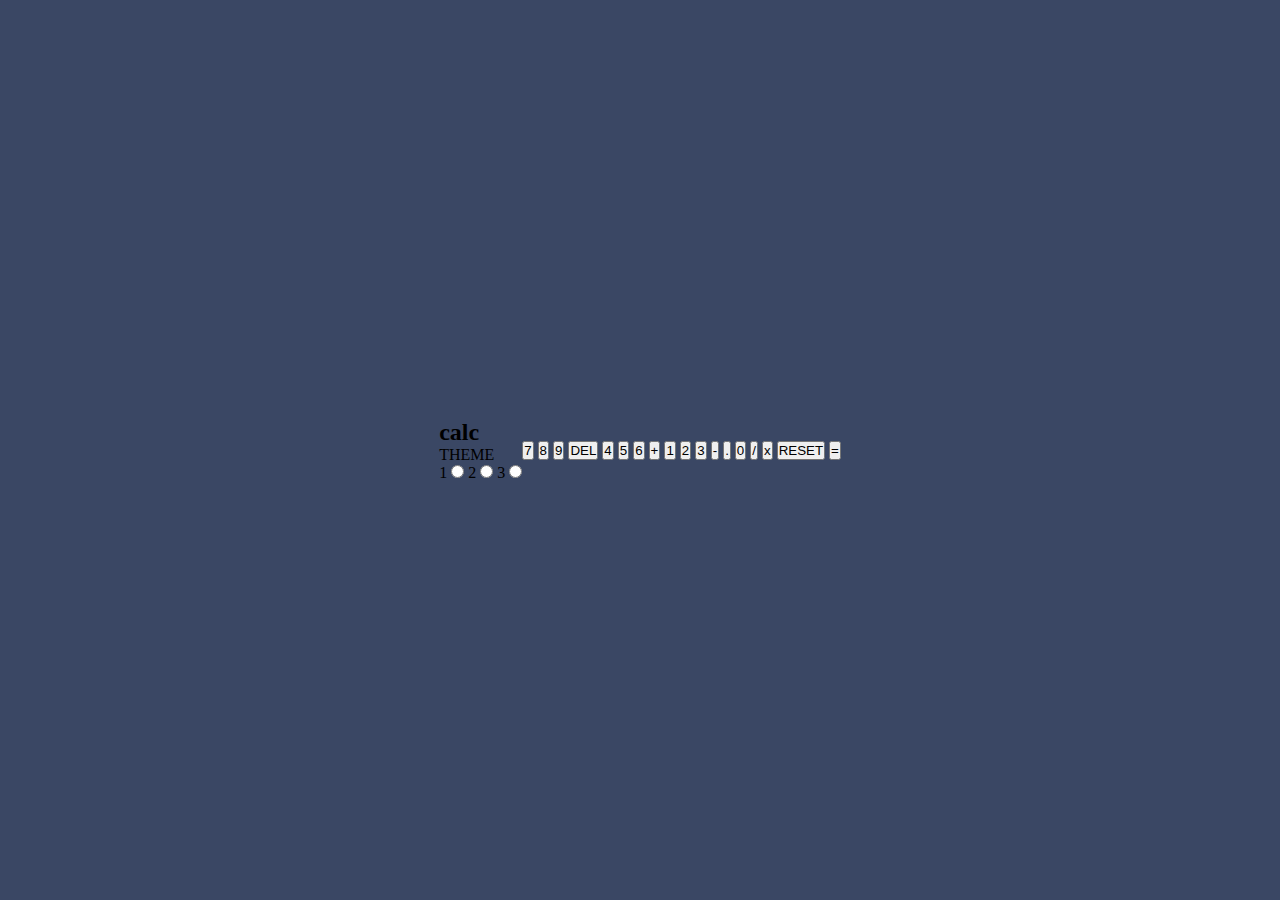
==== calculator/index.html @ 151e0480 "Nuevo ejercicio claculadora" ====
<!DOCTYPE html>
<html lang="en">
  <head>
    <meta charset="UTF-8" />
    <meta name="viewport" content="width=device-width, initial-scale=1.0" />
    <title>Document</title>
    <link rel="stylesheet" href="style.css">
    <script type="module" src="script.js"></script>
  </head>

  <body>
    <main class="calc center">
        <header class="calc__header">
          <h2 class="calc__title">calc</h2>
          <div class="calc__theme-switcher">
            <p class="calc__theme-label">THEME</p>
            <div class="calc__theme-options">
              <label class="calc__theme-option-label">1</label>
              <input type="radio" class="calc__theme-radio" />
              <label class="calc__theme-option-label">2</label>
              <input type="radio" class="calc__theme-radio" />
              <label class="calc__theme-option-label">3</label>
              <input type="radio" class="calc__theme-radio" />
            </div>
          </div>
        </header>
        <section class="calc__display">
          <h2 class="calc__display-result"></h2>
        </section>
        <section class="calc__buttons-container">
          <button class="calc__button calc__button--number">7</button>
          <button class="calc__button calc__button--number">8</button>
          <button class="calc__button calc__button--number">9</button>
          <button class="calc__button calc__button--del">DEL</button>
          <button class="calc__button calc__button--number">4</button>
          <button class="calc__button calc__button--number">5</button>
          <button class="calc__button calc__button--number">6</button>
          <button class="calc__button calc__button--operation">+</button>
          <button class="calc__button calc__button--number">1</button>
          <button class="calc__button calc__button--number">2</button>
          <button class="calc__button calc__button--number">3</button>
          <button class="calc__button calc__button--operation">-</button>
          <button class="calc__button calc__button--decimal">.</button>
          <button class="calc__button calc__button--number">0</button>
          <button class="calc__button calc__button--operation">/</button>
          <button class="calc__button calc__button--operation">x</button>
          <button class="calc__button calc__button--reset">RESET</button>
          <button class="calc__button calc__button--equals">=</button>
        </section>
      </main>
      
  </body>
</html>
---- calculator/style.css ----
*{
    margin: 0;
    padding: 0;
    box-sizing: border-box;
}

:root{
    --main-bg-color: hsl(222, 26%, 31%);
    --keypad-bg-color: hsl(223, 31%, 20%);
    --screen-bg-color: hsl(224, 36%, 15%);
    --first-key-bg-color: hsl(225, 21%, 49%);
    --first-key-shadow-color: hsl(224, 28%, 35%);
    --second-key-bg-color: hsl(6, 63%, 50%);
    --second-key-shadow-color: hsl(6, 70%, 34%);
    --third-key-bg-color: hsl(30, 25%, 89%);
    --third-key-shadow-color: hsl(28, 16%, 65%);
    --first-text-color: hsl(221, 14%, 31%);
    --second-text-color: hsl(0, 0%, 100%);
}

:theme-ligth{
    --main-bg-color: hsl(0, 0%, 90%);
    --keypad-bg-color: hsl(0, 5%, 81%);
    --screen-bg-color: hsl(0, 0%, 93%);
    --first-key-bg-color: hsl(185, 42%, 37%);
    --first-key-shadow-color: hsl(185, 58%, 25%);
    --second-key-bg-color: hsl(25, 98%, 40%);
    --second-key-shadow-color: hsl(25, 99%, 27%);
    --third-key-bg-color: hsl(45, 7%, 89%);
    --third-key-shadow-color: hsl(35, 11%, 61%);
    --first-text-color: hsl(60, 10%, 19%);
    --second-text-color: hsl(0, 0%, 100%);
}

:theme-galaxy{
    --main-bg-color: hsl(268, 75%, 9%);
    --keypad-bg-color: hsl(268, 71%, 12%);
    --screen-bg-color: hsl(268, 71%, 12%);
    --first-key-bg-color: hsl(281, 89%, 26%);
    --first-key-shadow-color: hsl(285, 91%, 52%);
    --second-key-bg-color: hsl(176, 100%, 44%);
    --second-key-shadow-color: hsl(177, 92%, 70%);
    --third-key-bg-color: hsl(268, 47%, 21%);
    --third-key-shadow-color: hsl(290, 70%, 36%);
    --first-text-color: hsl(52, 100%, 62%);
    --second-text-color: hsl(198, 20%, 13%);
    --third-text-color: hsl(0, 0%, 100%);
}
.center{
    display: flex;
    justify-content: center;
    align-items: center;
}
.calc{
    width: 100%;
    height: 100dvh;
    background-color: var(--main-bg-color);
}

.calc__header{
    
}
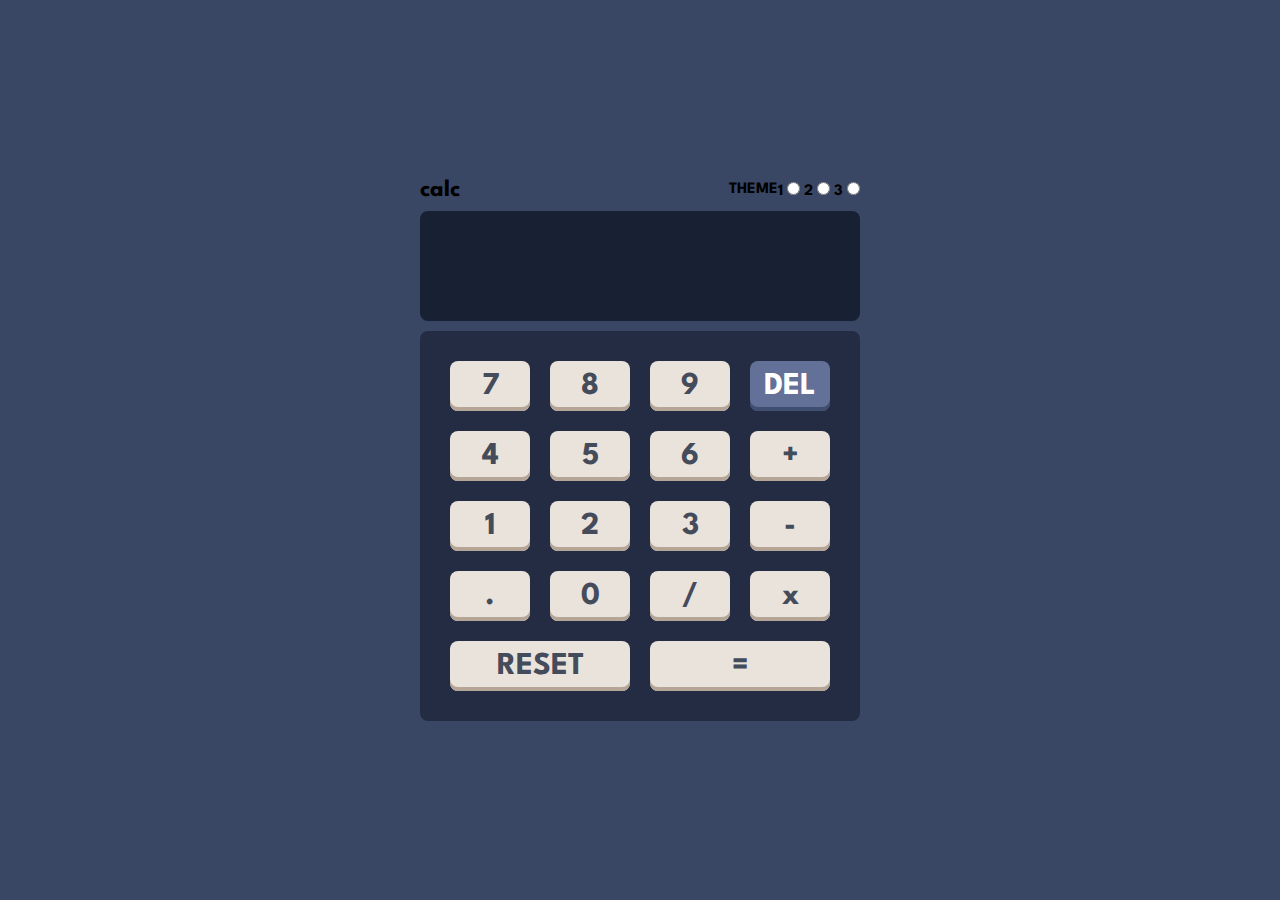
==== commit 9c1aed2a: "maquetar" ====
--- a/calculator/index.html
+++ b/calculator/index.html
@@ -10,44 +10,49 @@
 
   <body>
     <main class="calc center">
+      <div class="calc__container">
         <header class="calc__header">
           <h2 class="calc__title">calc</h2>
-          <div class="calc__theme-switcher">
+          <div class="calc__theme-selector">
             <p class="calc__theme-label">THEME</p>
             <div class="calc__theme-options">
-              <label class="calc__theme-option-label">1</label>
-              <input type="radio" class="calc__theme-radio" />
-              <label class="calc__theme-option-label">2</label>
-              <input type="radio" class="calc__theme-radio" />
-              <label class="calc__theme-option-label">3</label>
-              <input type="radio" class="calc__theme-radio" />
+              <label class="calc__theme-option">1</label>
+              <input type="radio" class="calc__theme-input" />
+              <label class="calc__theme-option">2</label>
+              <input type="radio" class="calc__theme-input" />
+              <label class="calc__theme-option">3</label>
+              <input type="radio" class="calc__theme-input" />
             </div>
           </div>
         </header>
         <section class="calc__display">
-          <h2 class="calc__display-result"></h2>
+          <h2 class="calc__display-text"></h2>
         </section>
-        <section class="calc__buttons-container">
-          <button class="calc__button calc__button--number">7</button>
-          <button class="calc__button calc__button--number">8</button>
-          <button class="calc__button calc__button--number">9</button>
-          <button class="calc__button calc__button--del">DEL</button>
-          <button class="calc__button calc__button--number">4</button>
-          <button class="calc__button calc__button--number">5</button>
-          <button class="calc__button calc__button--number">6</button>
-          <button class="calc__button calc__button--operation">+</button>
-          <button class="calc__button calc__button--number">1</button>
-          <button class="calc__button calc__button--number">2</button>
-          <button class="calc__button calc__button--number">3</button>
-          <button class="calc__button calc__button--operation">-</button>
-          <button class="calc__button calc__button--decimal">.</button>
-          <button class="calc__button calc__button--number">0</button>
-          <button class="calc__button calc__button--operation">/</button>
-          <button class="calc__button calc__button--operation">x</button>
-          <button class="calc__button calc__button--reset">RESET</button>
-          <button class="calc__button calc__button--equals">=</button>
+        <section class="calc__buttons">
+          <div class="calc__buttons--numbers">
+            <button class="calc__button">7</button>
+            <button class="calc__button">8</button>
+            <button class="calc__button">9</button>
+            <button class="calc__button calc__button--clear">DEL</button>
+            <button class="calc__button">4</button>
+            <button class="calc__button">5</button>
+            <button class="calc__button">6</button>
+            <button class="calc__button">+</button>
+            <button class="calc__button">1</button>
+            <button class="calc__button">2</button>
+            <button class="calc__button">3</button>
+            <button class="calc__button">-</button>
+            <button class="calc__button">.</button>
+            <button class="calc__button">0</button>
+            <button class="calc__button">/</button>
+            <button class="calc__button">x</button>
+          </div>
+          <div class="calc__buttons--operations">
+            <button class="calc__button calc__button--operation">RESET</button>
+            <button class="calc__button calc__button--operation">=</button>
+          </div>
         </section>
-      </main>
-      
+      </div>
+    </main>
   </body>
 </html>
--- a/calculator/style.css
+++ b/calculator/style.css
@@ -1,7 +1,13 @@
+@import url('https://fonts.googleapis.com/css2?family=League+Spartan:wght@700&display=swap');
+
 *{
     margin: 0;
     padding: 0;
     box-sizing: border-box;
+    font-family: "League Spartan", serif;
+    font-optical-sizing: auto;
+    font-weight: 700;
+    font-style: normal;
 }
 
 :root{
@@ -18,45 +24,120 @@
     --second-text-color: hsl(0, 0%, 100%);
 }
 
-:theme-ligth{
-    --main-bg-color: hsl(0, 0%, 90%);
-    --keypad-bg-color: hsl(0, 5%, 81%);
-    --screen-bg-color: hsl(0, 0%, 93%);
-    --first-key-bg-color: hsl(185, 42%, 37%);
-    --first-key-shadow-color: hsl(185, 58%, 25%);
-    --second-key-bg-color: hsl(25, 98%, 40%);
-    --second-key-shadow-color: hsl(25, 99%, 27%);
-    --third-key-bg-color: hsl(45, 7%, 89%);
-    --third-key-shadow-color: hsl(35, 11%, 61%);
-    --first-text-color: hsl(60, 10%, 19%);
-    --second-text-color: hsl(0, 0%, 100%);
-}
+/* @media () {    
+    :root{
+        --main-bg-color: hsl(0, 0%, 90%);
+        --keypad-bg-color: hsl(0, 5%, 81%);
+        --screen-bg-color: hsl(0, 0%, 93%);
+        --first-key-bg-color: hsl(185, 42%, 37%);
+        --first-key-shadow-color: hsl(185, 58%, 25%);
+        --second-key-bg-color: hsl(25, 98%, 40%);
+        --second-key-shadow-color: hsl(25, 99%, 27%);
+        --third-key-bg-color: hsl(45, 7%, 89%);
+        --third-key-shadow-color: hsl(35, 11%, 61%);
+        --first-text-color: hsl(60, 10%, 19%);
+        --second-text-color: hsl(0, 0%, 100%);
+    }
+} */
 
-:theme-galaxy{
-    --main-bg-color: hsl(268, 75%, 9%);
-    --keypad-bg-color: hsl(268, 71%, 12%);
-    --screen-bg-color: hsl(268, 71%, 12%);
-    --first-key-bg-color: hsl(281, 89%, 26%);
-    --first-key-shadow-color: hsl(285, 91%, 52%);
-    --second-key-bg-color: hsl(176, 100%, 44%);
-    --second-key-shadow-color: hsl(177, 92%, 70%);
-    --third-key-bg-color: hsl(268, 47%, 21%);
-    --third-key-shadow-color: hsl(290, 70%, 36%);
-    --first-text-color: hsl(52, 100%, 62%);
-    --second-text-color: hsl(198, 20%, 13%);
-    --third-text-color: hsl(0, 0%, 100%);
-}
+/* @media () { 
+    :root{
+        --main-bg-color: hsl(268, 75%, 9%);
+        --keypad-bg-color: hsl(268, 71%, 12%);
+        --screen-bg-color: hsl(268, 71%, 12%);
+        --first-key-bg-color: hsl(281, 89%, 26%);
+        --first-key-shadow-color: hsl(285, 91%, 52%);
+        --second-key-bg-color: hsl(176, 100%, 44%);
+        --second-key-shadow-color: hsl(177, 92%, 70%);
+        --third-key-bg-color: hsl(268, 47%, 21%);
+        --third-key-shadow-color: hsl(290, 70%, 36%);
+        --first-text-color: hsl(52, 100%, 62%);
+        --second-text-color: hsl(198, 20%, 13%);
+        --third-text-color: hsl(0, 0%, 100%);
+    }
+} */
 .center{
     display: flex;
     justify-content: center;
     align-items: center;
 }
+
 .calc{
     width: 100%;
     height: 100dvh;
     background-color: var(--main-bg-color);
 }
 
+.calc__container{
+    width: 440px;
+}
+
 .calc__header{
+    display: flex;
+    align-items: center;
+    justify-content: space-between;
+    width: 100%;
+}
+
+.calc__theme-selector{
+    display: flex;
+}
+
+.calc__display{
+    display: flex;
+    width: 100%;
+    height: 110px;
+    background-color: var(--screen-bg-color);
+    border-radius: 8px;
+    margin: 10px 0;
+}
+
+.calc__buttons{
+    border-radius: 8px;
+    background-color: var(--keypad-bg-color);
+    padding: 30px;
+}
+
+.calc__buttons--numbers{
+    display: grid;
+    grid-template-columns: repeat(4, 80px);
+    gap: 20px;
+}
+
+.calc__button{
+    cursor: pointer;
+    height: 50px;
+    font-size: 32px;
+    border-radius: 8px;
+    border: none;
+    color: var(--first-text-color);
+    background-color: var(--third-key-bg-color);
+    box-shadow: inset 0px -4px 0px 0px var(--third-key-shadow-color);
+}
+
+.calc__button--equals{
+    color: var(--second-text-color);
+    background-color: var(--second-key-bg-color);
+    box-shadow: inset 0px -4px 0px 0px var(--second-key-shadow-color);
+}
+
+.calc__button--clear{
+    color: var(--second-text-color);
+    background-color: var(--first-key-bg-color);
+    box-shadow: inset 0px -4px 0px 0px var(--first-key-shadow-color);
+}
+
+.calc__button:active{
+    box-shadow: none;
+}
+
+.calc__button--reset{
     
+}
+
+.calc__buttons--operations{
+    display: grid;
+    grid-template-columns: repeat(2, 1fr);
+    gap: 20px;
+    margin-top: 20px;
 }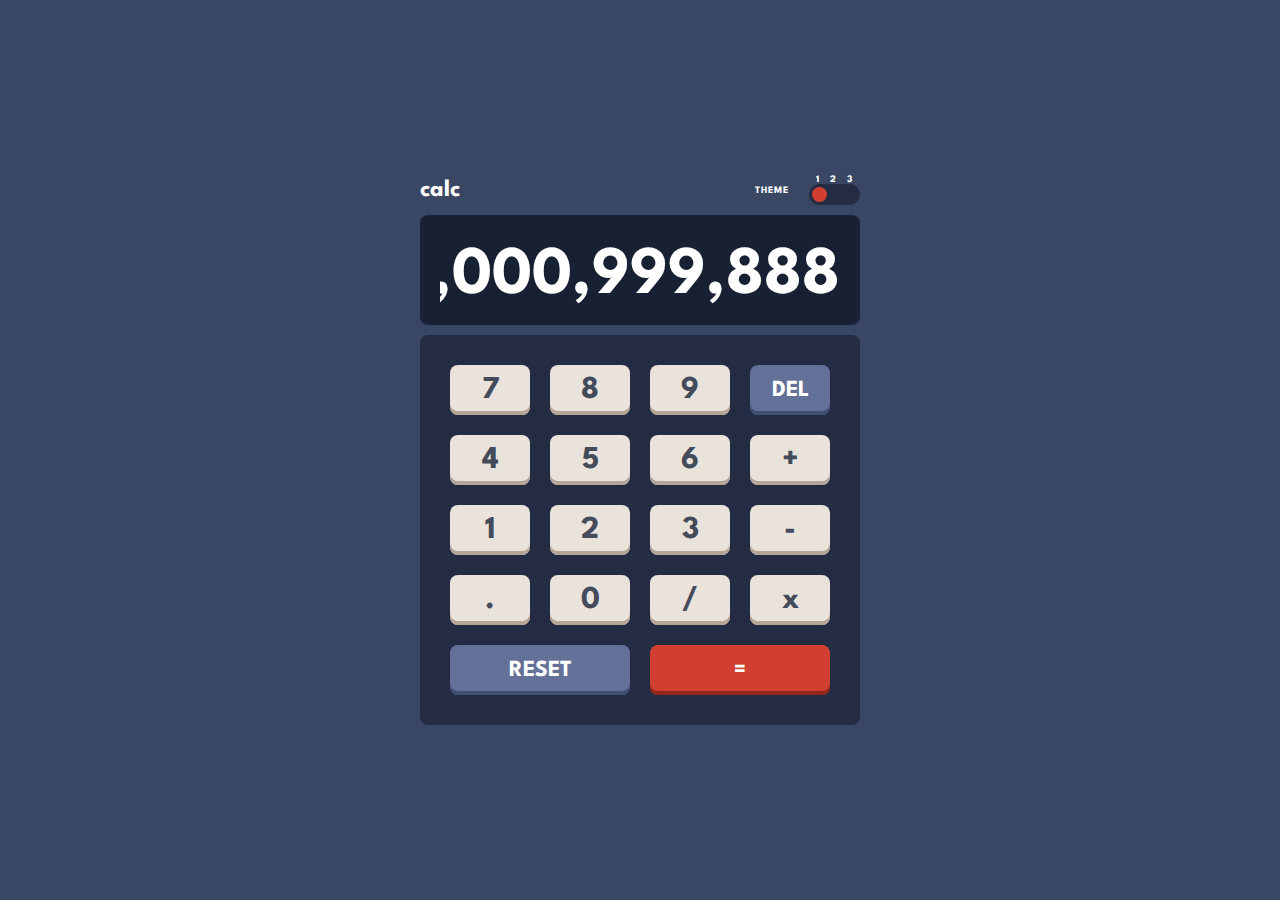
==== commit 98cd9954: "estilos tema oscuro" ====
--- a/calculator/index.html
+++ b/calculator/index.html
@@ -1,58 +1,68 @@
 <!DOCTYPE html>
 <html lang="en">
-  <head>
-    <meta charset="UTF-8" />
-    <meta name="viewport" content="width=device-width, initial-scale=1.0" />
-    <title>Document</title>
-    <link rel="stylesheet" href="style.css">
-    <script type="module" src="script.js"></script>
-  </head>
 
-  <body>
-    <main class="calc center">
-      <div class="calc__container">
-        <header class="calc__header">
-          <h2 class="calc__title">calc</h2>
+<head>
+  <meta charset="UTF-8" />
+  <meta name="viewport" content="width=device-width, initial-scale=1.0" />
+  <title>Document</title>
+  <link rel="stylesheet" href="style.css">
+  <script type="module" src="script.js"></script>
+</head>
+
+<body>
+  <main class="calc center">
+    <div class="calc__container">
+      <header class="calc__header">
+        <h2 class="calc__title">calc</h2>
+        <div class="calc__theme">
+          <p class="calc__theme-title">THEME</p>
           <div class="calc__theme-selector">
-            <p class="calc__theme-label">THEME</p>
-            <div class="calc__theme-options">
-              <label class="calc__theme-option">1</label>
-              <input type="radio" class="calc__theme-input" />
-              <label class="calc__theme-option">2</label>
-              <input type="radio" class="calc__theme-input" />
-              <label class="calc__theme-option">3</label>
-              <input type="radio" class="calc__theme-input" />
+            <div class="calc__theme-options center">
+              <p class="calc__theme-option">1</p>
+              <p class="calc__theme-option">2</p>
+              <p class="calc__theme-option">3</p>
+            </div>
+            <div class="calc__theme-inputs">
+              <input id="dark" name="theme" type="radio" class="calc__theme-input" />
+              <label for="dark" class="calc__theme-label calc__theme-label--dark"></label>
+              <input id="ligth" name="theme" type="radio" class="calc__theme-input" />
+              <label for="ligth" class="calc__theme-label calc__theme-label--light"></label>
+              <input id="galaxy" name="theme" type="radio" class="calc__theme-input" />
+              <label for="galaxy" class="calc__theme-label calc__theme-label--galaxy"></label>
+              <span class="calc__theme-span"></span>
             </div>
           </div>
-        </header>
-        <section class="calc__display">
-          <h2 class="calc__display-text"></h2>
-        </section>
-        <section class="calc__buttons">
-          <div class="calc__buttons--numbers">
-            <button class="calc__button">7</button>
-            <button class="calc__button">8</button>
-            <button class="calc__button">9</button>
-            <button class="calc__button calc__button--clear">DEL</button>
-            <button class="calc__button">4</button>
-            <button class="calc__button">5</button>
-            <button class="calc__button">6</button>
-            <button class="calc__button">+</button>
-            <button class="calc__button">1</button>
-            <button class="calc__button">2</button>
-            <button class="calc__button">3</button>
-            <button class="calc__button">-</button>
-            <button class="calc__button">.</button>
-            <button class="calc__button">0</button>
-            <button class="calc__button">/</button>
-            <button class="calc__button">x</button>
-          </div>
-          <div class="calc__buttons--operations">
-            <button class="calc__button calc__button--operation">RESET</button>
-            <button class="calc__button calc__button--operation">=</button>
-          </div>
-        </section>
-      </div>
-    </main>
-  </body>
-</html>
+        </div>
+      </header>
+      <section class="calc__display">
+        <h2 class="calc__display-text">100,000,999,888</h2>
+      </section>
+      <section class="calc__buttons">
+        <div class="calc__buttons--numbers">
+          <button class="calc__button">7</button>
+          <button class="calc__button">8</button>
+          <button class="calc__button">9</button>
+          <button class="calc__button calc__button--delete">DEL</button>
+          <button class="calc__button">4</button>
+          <button class="calc__button">5</button>
+          <button class="calc__button">6</button>
+          <button class="calc__button">+</button>
+          <button class="calc__button">1</button>
+          <button class="calc__button">2</button>
+          <button class="calc__button">3</button>
+          <button class="calc__button">-</button>
+          <button class="calc__button">.</button>
+          <button class="calc__button">0</button>
+          <button class="calc__button">/</button>
+          <button class="calc__button">x</button>
+        </div>
+        <div class="calc__buttons--control">
+          <button class="calc__button calc__button--delete">RESET</button>
+          <button class="calc__button calc__button--equals">=</button>
+        </div>
+      </section>
+    </div>
+  </main>
+</body>
+
+</html>--- a/calculator/style.css
+++ b/calculator/style.css
@@ -1,27 +1,28 @@
-@import url('https://fonts.googleapis.com/css2?family=League+Spartan:wght@700&display=swap');
-
-*{
-    margin: 0;
-    padding: 0;
-    box-sizing: border-box;
-    font-family: "League Spartan", serif;
-    font-optical-sizing: auto;
-    font-weight: 700;
-    font-style: normal;
-}
-
-:root{
-    --main-bg-color: hsl(222, 26%, 31%);
-    --keypad-bg-color: hsl(223, 31%, 20%);
-    --screen-bg-color: hsl(224, 36%, 15%);
-    --first-key-bg-color: hsl(225, 21%, 49%);
-    --first-key-shadow-color: hsl(224, 28%, 35%);
-    --second-key-bg-color: hsl(6, 63%, 50%);
-    --second-key-shadow-color: hsl(6, 70%, 34%);
-    --third-key-bg-color: hsl(30, 25%, 89%);
-    --third-key-shadow-color: hsl(28, 16%, 65%);
-    --first-text-color: hsl(221, 14%, 31%);
-    --second-text-color: hsl(0, 0%, 100%);
+@import url("https://fonts.googleapis.com/css2?family=League+Spartan:wght@700&display=swap");
+
+* {
+  margin: 0;
+  padding: 0;
+  box-sizing: border-box;
+  font-family: "League Spartan", serif;
+  font-optical-sizing: auto;
+  font-weight: 700;
+  font-style: normal;
+}
+
+:root {
+  --main-bg-color: hsl(222, 26%, 31%);
+  --keypad-bg-color: hsl(223, 31%, 20%);
+  --screen-bg-color: hsl(224, 36%, 15%);
+  --first-key-bg-color: hsl(225, 21%, 49%);
+  --first-key-shadow-color: hsl(224, 28%, 35%);
+  --second-key-bg-color: hsl(6, 63%, 50%);
+  --second-key-shadow-color: hsl(6, 70%, 34%);
+  --third-key-bg-color: hsl(30, 25%, 89%);
+  --third-key-shadow-color: hsl(28, 16%, 65%);
+  --first-text-color: hsl(221, 14%, 31%);
+  --second-text-color: hsl(0, 0%, 100%);
+  --third-text-color: hsl(0, 0%, 100%);
 }
 
 /* @media () {    
@@ -37,6 +38,7 @@
         --third-key-shadow-color: hsl(35, 11%, 61%);
         --first-text-color: hsl(60, 10%, 19%);
         --second-text-color: hsl(0, 0%, 100%);
+        --third-text-color: hsl(60, 10%, 19%);
     }
 } */
 
@@ -53,91 +55,163 @@
         --third-key-shadow-color: hsl(290, 70%, 36%);
         --first-text-color: hsl(52, 100%, 62%);
         --second-text-color: hsl(198, 20%, 13%);
-        --third-text-color: hsl(0, 0%, 100%);
+        --third-text-color: hsl(52, 100%, 62%);
     }
 } */
-.center{
+.center {
+  display: flex;
+  justify-content: center;
+  align-items: center;
+}
+
+.calc {
+  width: 100%;
+  height: 100dvh;
+  background-color: var(--main-bg-color);
+}
+
+.calc__container {
+  width: 440px;
+}
+
+.calc__header {
+  display: flex;
+  align-items: center;
+  justify-content: space-between;
+  width: 100%;
+}
+
+.calc__title{
+    color: var(--third-text-color);
+}
+
+.calc__theme {
+  display: flex;
+  align-items: center;
+  gap: 20px;
+}
+
+.calc__theme-options {
     display: flex;
-    justify-content: center;
-    align-items: center;
-}
-
-.calc{
-    width: 100%;
-    height: 100dvh;
-    background-color: var(--main-bg-color);
-}
-
-.calc__container{
-    width: 440px;
-}
-
-.calc__header{
-    display: flex;
-    align-items: center;
-    justify-content: space-between;
-    width: 100%;
-}
-
-.calc__theme-selector{
-    display: flex;
-}
-
-.calc__display{
-    display: flex;
-    width: 100%;
-    height: 110px;
-    background-color: var(--screen-bg-color);
-    border-radius: 8px;
-    margin: 10px 0;
-}
-
-.calc__buttons{
-    border-radius: 8px;
-    background-color: var(--keypad-bg-color);
-    padding: 30px;
-}
-
-.calc__buttons--numbers{
-    display: grid;
-    grid-template-columns: repeat(4, 80px);
-    gap: 20px;
-}
-
-.calc__button{
-    cursor: pointer;
-    height: 50px;
-    font-size: 32px;
-    border-radius: 8px;
-    border: none;
-    color: var(--first-text-color);
-    background-color: var(--third-key-bg-color);
-    box-shadow: inset 0px -4px 0px 0px var(--third-key-shadow-color);
-}
-
-.calc__button--equals{
-    color: var(--second-text-color);
-    background-color: var(--second-key-bg-color);
-    box-shadow: inset 0px -4px 0px 0px var(--second-key-shadow-color);
-}
-
-.calc__button--clear{
-    color: var(--second-text-color);
-    background-color: var(--first-key-bg-color);
-    box-shadow: inset 0px -4px 0px 0px var(--first-key-shadow-color);
-}
-
-.calc__button:active{
-    box-shadow: none;
-}
-
-.calc__button--reset{
-    
-}
-
-.calc__buttons--operations{
-    display: grid;
-    grid-template-columns: repeat(2, 1fr);
-    gap: 20px;
-    margin-top: 20px;
-}+    gap: 10px;
+}
+
+.calc__theme-option, .calc__theme-title{
+    font-size: 10px;
+    color: var(--third-text-color);
+    letter-spacing: 1px;
+}
+
+.calc__theme-inputs {
+  position: relative;
+  height: 21px;
+  width: 51px;
+  background-color: var(--keypad-bg-color);
+  border-radius: 32px;
+}
+
+.calc__theme-label {
+  position: relative;
+  z-index: 2;
+  float: left;
+  width: 15px;
+  height: 15px;
+  cursor: pointer;
+}
+
+.calc__theme-input {
+  display: none;
+}
+
+.calc__theme-input:checked + .calc__theme-label--dark ~ .calc__theme-span {
+  transform: translateX(0%);
+}
+
+.calc__theme-input:checked + .calc__theme-label--light ~ .calc__theme-span {
+  transform: translateX(100%);
+}
+
+.calc__theme-input:checked + .calc__theme-label--galaxy ~ .calc__theme-span {
+  transform: translateX(200%);
+}
+
+.calc__theme-span {
+  position: absolute;
+  z-index: 1;
+  top: 3px;
+  left: 3px;
+  display: block;
+  width: 15px;
+  height: 15px;
+  border-radius: 50%;
+  background-color: var(--second-key-bg-color);
+  transition: all 0.3s cubic-bezier(0.18, 0.89, 0.32, 1.28);
+}
+
+.calc__display {
+  display: flex;
+  width: 100%;
+  height: 110px;
+  align-items: center;
+  justify-content: flex-end;
+  background-color: var(--screen-bg-color);
+  border-radius: 8px;
+  margin: 10px 0;
+  padding: 13px 20px 0;
+}
+
+.calc__display-text {
+  overflow: hidden;
+  direction: rtl;
+  font-size: 68px;
+  color: var(--third-text-color);
+}
+
+.calc__buttons {
+  border-radius: 8px;
+  background-color: var(--keypad-bg-color);
+  padding: 30px;
+}
+
+.calc__buttons--numbers {
+  display: grid;
+  grid-template-columns: repeat(4, 80px);
+  gap: 20px;
+}
+
+.calc__button {
+  cursor: pointer;
+  height: 50px;
+  font-size: 32px;
+  border-radius: 8px;
+  border: none;
+  color: var(--first-text-color);
+  background-color: var(--third-key-bg-color);
+  box-shadow: inset 0px -4px 0px 0px var(--third-key-shadow-color);
+}
+
+.calc__button:active {
+  box-shadow: none;
+  transform: translateY(3px);
+}
+
+.calc__buttons--control {
+  display: grid;
+  grid-template-columns: repeat(2, 1fr);
+  gap: 20px;
+  margin-top: 20px;
+}
+
+.calc__button--equals {
+  color: var(--second-text-color);
+  background-color: var(--second-key-bg-color);
+  box-shadow: inset 0px -4px 0px 0px var(--second-key-shadow-color);
+  font-size: 23px;
+}
+
+.calc__button--delete {
+  color: hsl(0, 0%, 100%);
+  background-color: var(--first-key-bg-color);
+  box-shadow: inset 0px -4px 0px 0px var(--first-key-shadow-color);
+  font-size: 23px;
+}
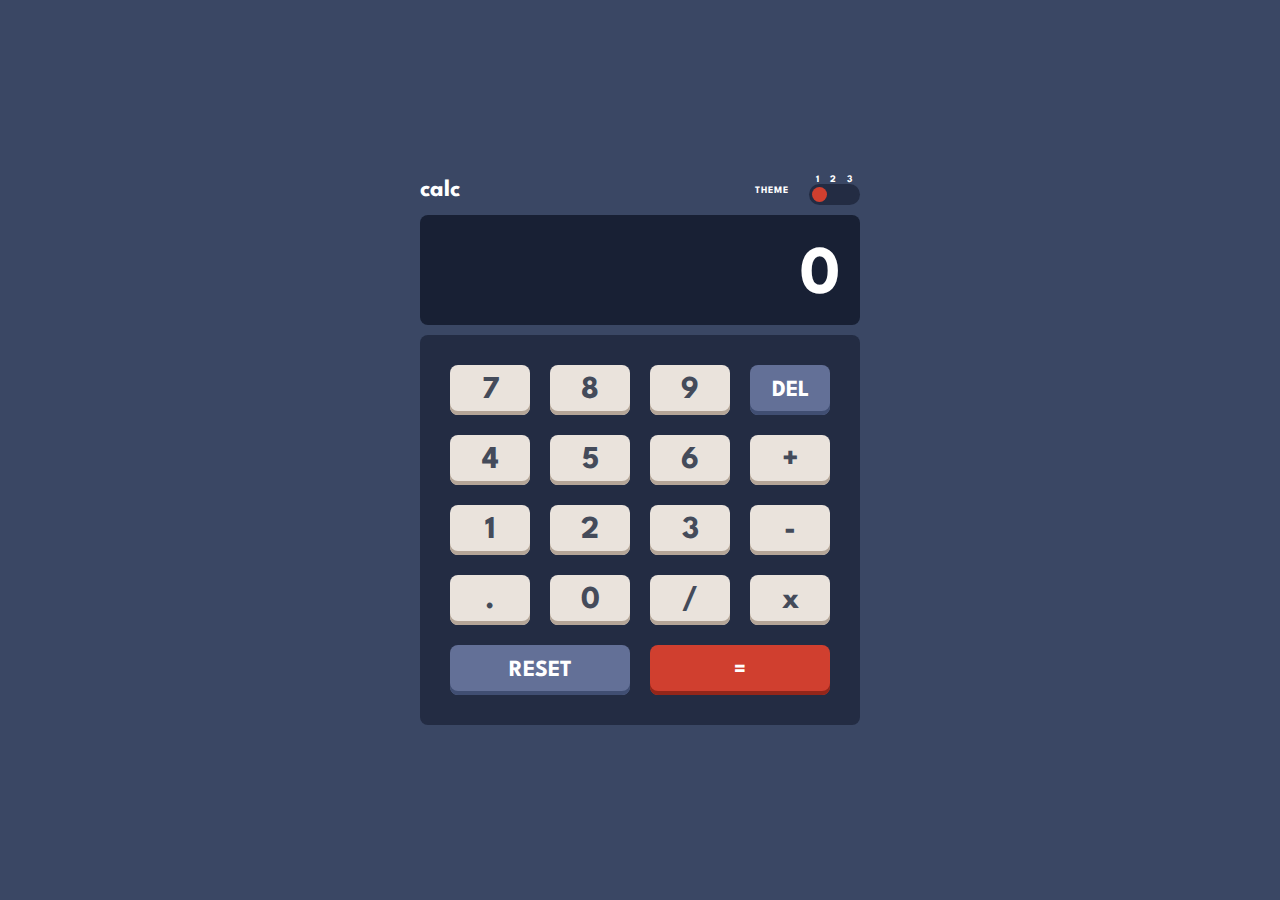
==== commit 95c5e95a: "Operaciones y borrar" ====
--- a/calculator/index.html
+++ b/calculator/index.html
@@ -1,68 +1,95 @@
 <!DOCTYPE html>
-<html lang="en">
+<html lang="es" data-theme="dark">
+  <head>
+    <meta charset="UTF-8" />
+    <meta name="viewport" content="width=device-width, initial-scale=1.0" />
+    <title>Document</title>
+    <link rel="stylesheet" href="style.css" />
+    <script type="module" src="script.js"></script>
+  </head>
 
-<head>
-  <meta charset="UTF-8" />
-  <meta name="viewport" content="width=device-width, initial-scale=1.0" />
-  <title>Document</title>
-  <link rel="stylesheet" href="style.css">
-  <script type="module" src="script.js"></script>
-</head>
-
-<body>
-  <main class="calc center">
-    <div class="calc__container">
-      <header class="calc__header">
-        <h2 class="calc__title">calc</h2>
-        <div class="calc__theme">
-          <p class="calc__theme-title">THEME</p>
-          <div class="calc__theme-selector">
-            <div class="calc__theme-options center">
-              <p class="calc__theme-option">1</p>
-              <p class="calc__theme-option">2</p>
-              <p class="calc__theme-option">3</p>
-            </div>
-            <div class="calc__theme-inputs">
-              <input id="dark" name="theme" type="radio" class="calc__theme-input" />
-              <label for="dark" class="calc__theme-label calc__theme-label--dark"></label>
-              <input id="ligth" name="theme" type="radio" class="calc__theme-input" />
-              <label for="ligth" class="calc__theme-label calc__theme-label--light"></label>
-              <input id="galaxy" name="theme" type="radio" class="calc__theme-input" />
-              <label for="galaxy" class="calc__theme-label calc__theme-label--galaxy"></label>
-              <span class="calc__theme-span"></span>
+  <body>
+    <main class="calc center">
+      <div class="calc__container">
+        <header class="calc__header">
+          <h2 class="calc__title">calc</h2>
+          <div class="calc__theme">
+            <p class="calc__theme-title">THEME</p>
+            <div class="calc__theme-selector">
+              <div class="calc__theme-options center">
+                <p class="calc__theme-option">1</p>
+                <p class="calc__theme-option">2</p>
+                <p class="calc__theme-option">3</p>
+              </div>
+              <div class="calc__theme-inputs">
+                <input
+                  id="dark"
+                  name="theme"
+                  type="radio"
+                  class="calc__theme-input dark"
+                />
+                <label
+                  for="dark"
+                  class="calc__theme-label calc__theme-label--dark"
+                ></label>
+                <input
+                  id="ligth"
+                  name="theme"
+                  type="radio"
+                  class="calc__theme-input ligth"
+                />
+                <label
+                  for="ligth"
+                  class="calc__theme-label calc__theme-label--light"
+                ></label>
+                <input
+                  id="galaxy"
+                  name="theme"
+                  type="radio"
+                  class="calc__theme-input galaxy"
+                />
+                <label
+                  for="galaxy"
+                  class="calc__theme-label calc__theme-label--galaxy"
+                ></label>
+                <span class="calc__theme-span"></span>
+              </div>
             </div>
           </div>
-        </div>
-      </header>
-      <section class="calc__display">
-        <h2 class="calc__display-text">100,000,999,888</h2>
-      </section>
-      <section class="calc__buttons">
-        <div class="calc__buttons--numbers">
-          <button class="calc__button">7</button>
-          <button class="calc__button">8</button>
-          <button class="calc__button">9</button>
-          <button class="calc__button calc__button--delete">DEL</button>
-          <button class="calc__button">4</button>
-          <button class="calc__button">5</button>
-          <button class="calc__button">6</button>
-          <button class="calc__button">+</button>
-          <button class="calc__button">1</button>
-          <button class="calc__button">2</button>
-          <button class="calc__button">3</button>
-          <button class="calc__button">-</button>
-          <button class="calc__button">.</button>
-          <button class="calc__button">0</button>
-          <button class="calc__button">/</button>
-          <button class="calc__button">x</button>
-        </div>
-        <div class="calc__buttons--control">
-          <button class="calc__button calc__button--delete">RESET</button>
-          <button class="calc__button calc__button--equals">=</button>
-        </div>
-      </section>
-    </div>
-  </main>
-</body>
-
-</html>+        </header>
+        <section class="calc__display">
+          <h2 class="calc__display-text">0</h2>
+        </section>
+        <section class="calc__buttons">
+          <div class="calc__buttons--numbers">
+            <button class="calc__button numbers" value="7">7</button>
+            <button class="calc__button numbers" value="8">8</button>
+            <button class="calc__button numbers" value="9">9</button>
+            <button
+              class="calc__button calc__button--delete delete"
+              value="DEL"
+            >
+              DEL
+            </button>
+            <button class="calc__button numbers" value="4">4</button>
+            <button class="calc__button numbers" value="5">5</button>
+            <button class="calc__button numbers" value="6">6</button>
+            <button class="calc__button operations" value="+">+</button>
+            <button class="calc__button numbers" value="1">1</button>
+            <button class="calc__button numbers" value="2">2</button>
+            <button class="calc__button numbers" value="3">3</button>
+            <button class="calc__button operations" value="-">-</button>
+            <button class="calc__button numbers" value=".">.</button>
+            <button class="calc__button numbers" value="0">0</button>
+            <button class="calc__button operations" value="/">/</button>
+            <button class="calc__button operations" value="*">x</button>
+          </div>
+          <div class="calc__buttons--control">
+            <button class="calc__button calc__button--delete reset" value="reset">RESET</button>
+            <button class="calc__button calc__button--equals equals" value="=">=</button>
+          </div>
+        </section>
+      </div>
+    </main>
+  </body>
+</html>
--- a/calculator/style.css
+++ b/calculator/style.css
@@ -1,94 +1,92 @@
 @import url("https://fonts.googleapis.com/css2?family=League+Spartan:wght@700&display=swap");
 
 * {
-  margin: 0;
-  padding: 0;
-  box-sizing: border-box;
-  font-family: "League Spartan", serif;
-  font-optical-sizing: auto;
-  font-weight: 700;
-  font-style: normal;
-}
+    margin: 0;
+    padding: 0;
+    box-sizing: border-box;
+    font-family: "League Spartan", serif;
+    font-optical-sizing: auto;
+    font-weight: 700;
+    font-style: normal;
+}
+
 
 :root {
-  --main-bg-color: hsl(222, 26%, 31%);
-  --keypad-bg-color: hsl(223, 31%, 20%);
-  --screen-bg-color: hsl(224, 36%, 15%);
-  --first-key-bg-color: hsl(225, 21%, 49%);
-  --first-key-shadow-color: hsl(224, 28%, 35%);
-  --second-key-bg-color: hsl(6, 63%, 50%);
-  --second-key-shadow-color: hsl(6, 70%, 34%);
-  --third-key-bg-color: hsl(30, 25%, 89%);
-  --third-key-shadow-color: hsl(28, 16%, 65%);
-  --first-text-color: hsl(221, 14%, 31%);
-  --second-text-color: hsl(0, 0%, 100%);
-  --third-text-color: hsl(0, 0%, 100%);
-}
-
-/* @media () {    
-    :root{
-        --main-bg-color: hsl(0, 0%, 90%);
-        --keypad-bg-color: hsl(0, 5%, 81%);
-        --screen-bg-color: hsl(0, 0%, 93%);
-        --first-key-bg-color: hsl(185, 42%, 37%);
-        --first-key-shadow-color: hsl(185, 58%, 25%);
-        --second-key-bg-color: hsl(25, 98%, 40%);
-        --second-key-shadow-color: hsl(25, 99%, 27%);
-        --third-key-bg-color: hsl(45, 7%, 89%);
-        --third-key-shadow-color: hsl(35, 11%, 61%);
-        --first-text-color: hsl(60, 10%, 19%);
-        --second-text-color: hsl(0, 0%, 100%);
-        --third-text-color: hsl(60, 10%, 19%);
-    }
-} */
-
-/* @media () { 
-    :root{
-        --main-bg-color: hsl(268, 75%, 9%);
-        --keypad-bg-color: hsl(268, 71%, 12%);
-        --screen-bg-color: hsl(268, 71%, 12%);
-        --first-key-bg-color: hsl(281, 89%, 26%);
-        --first-key-shadow-color: hsl(285, 91%, 52%);
-        --second-key-bg-color: hsl(176, 100%, 44%);
-        --second-key-shadow-color: hsl(177, 92%, 70%);
-        --third-key-bg-color: hsl(268, 47%, 21%);
-        --third-key-shadow-color: hsl(290, 70%, 36%);
-        --first-text-color: hsl(52, 100%, 62%);
-        --second-text-color: hsl(198, 20%, 13%);
-        --third-text-color: hsl(52, 100%, 62%);
-    }
-} */
+    --main-bg-color: hsl(222, 26%, 31%);
+    --keypad-bg-color: hsl(223, 31%, 20%);
+    --screen-bg-color: hsl(224, 36%, 15%);
+    --first-key-bg-color: hsl(225, 21%, 49%);
+    --first-key-shadow-color: hsl(224, 28%, 35%);
+    --second-key-bg-color: hsl(6, 63%, 50%);
+    --second-key-shadow-color: hsl(6, 70%, 34%);
+    --third-key-bg-color: hsl(30, 25%, 89%);
+    --third-key-shadow-color: hsl(28, 16%, 65%);
+    --first-text-color: hsl(221, 14%, 31%);
+    --second-text-color: hsl(0, 0%, 100%);
+    --third-text-color: hsl(0, 0%, 100%);
+}
+
+:root[data-theme='ligth'] {
+    --main-bg-color: hsl(0, 0%, 90%);
+    --keypad-bg-color: hsl(0, 5%, 81%);
+    --screen-bg-color: hsl(0, 0%, 93%);
+    --first-key-bg-color: hsl(185, 42%, 37%);
+    --first-key-shadow-color: hsl(185, 58%, 25%);
+    --second-key-bg-color: hsl(25, 98%, 40%);
+    --second-key-shadow-color: hsl(25, 99%, 27%);
+    --third-key-bg-color: hsl(45, 7%, 89%);
+    --third-key-shadow-color: hsl(35, 11%, 61%);
+    --first-text-color: hsl(60, 10%, 19%);
+    --second-text-color: hsl(0, 0%, 100%);
+    --third-text-color: hsl(60, 10%, 19%);
+}
+
+:root[data-theme='galaxy']  {
+    --main-bg-color: hsl(268, 75%, 9%);
+    --keypad-bg-color: hsl(268, 71%, 12%);
+    --screen-bg-color: hsl(268, 71%, 12%);
+    --first-key-bg-color: hsl(281, 89%, 26%);
+    --first-key-shadow-color: hsl(285, 91%, 52%);
+    --second-key-bg-color: hsl(176, 100%, 44%);
+    --second-key-shadow-color: hsl(177, 92%, 70%);
+    --third-key-bg-color: hsl(268, 47%, 21%);
+    --third-key-shadow-color: hsl(290, 70%, 36%);
+    --first-text-color: hsl(52, 100%, 62%);
+    --second-text-color: hsl(198, 20%, 13%);
+    --third-text-color: hsl(52, 100%, 62%);
+}
+
 .center {
-  display: flex;
-  justify-content: center;
-  align-items: center;
+    display: flex;
+    justify-content: center;
+    align-items: center;
 }
 
 .calc {
-  width: 100%;
-  height: 100dvh;
-  background-color: var(--main-bg-color);
+    width: 100%;
+    height: 100dvh;
+    background-color: var(--main-bg-color);
 }
 
 .calc__container {
-  width: 440px;
+    width: 440px;
 }
 
 .calc__header {
-  display: flex;
-  align-items: center;
-  justify-content: space-between;
-  width: 100%;
-}
-
-.calc__title{
+    display: flex;
+    align-items: center;
+    justify-content: space-between;
+    width: 100%;
+}
+
+.calc__title {
     color: var(--third-text-color);
 }
 
 .calc__theme {
-  display: flex;
-  align-items: center;
-  gap: 20px;
+    display: flex;
+    align-items: center;
+    gap: 20px;
 }
 
 .calc__theme-options {
@@ -96,122 +94,122 @@
     gap: 10px;
 }
 
-.calc__theme-option, .calc__theme-title{
+.calc__theme-option,
+.calc__theme-title {
     font-size: 10px;
     color: var(--third-text-color);
     letter-spacing: 1px;
 }
 
 .calc__theme-inputs {
-  position: relative;
-  height: 21px;
-  width: 51px;
-  background-color: var(--keypad-bg-color);
-  border-radius: 32px;
+    position: relative;
+    height: 21px;
+    width: 51px;
+    background-color: var(--keypad-bg-color);
+    border-radius: 32px;
 }
 
 .calc__theme-label {
-  position: relative;
-  z-index: 2;
-  float: left;
-  width: 15px;
-  height: 15px;
-  cursor: pointer;
+    position: relative;
+    z-index: 2;
+    float: left;
+    width: 15px;
+    height: 15px;
+    cursor: pointer;
 }
 
 .calc__theme-input {
-  display: none;
-}
-
-.calc__theme-input:checked + .calc__theme-label--dark ~ .calc__theme-span {
-  transform: translateX(0%);
-}
-
-.calc__theme-input:checked + .calc__theme-label--light ~ .calc__theme-span {
-  transform: translateX(100%);
-}
-
-.calc__theme-input:checked + .calc__theme-label--galaxy ~ .calc__theme-span {
-  transform: translateX(200%);
+    display: none;
+}
+
+.calc__theme-input:checked+.calc__theme-label--dark~.calc__theme-span {
+    transform: translateX(0%);
+}
+
+.calc__theme-input:checked+.calc__theme-label--light~.calc__theme-span {
+    transform: translateX(100%);
+}
+
+.calc__theme-input:checked+.calc__theme-label--galaxy~.calc__theme-span {
+    transform: translateX(200%);
 }
 
 .calc__theme-span {
-  position: absolute;
-  z-index: 1;
-  top: 3px;
-  left: 3px;
-  display: block;
-  width: 15px;
-  height: 15px;
-  border-radius: 50%;
-  background-color: var(--second-key-bg-color);
-  transition: all 0.3s cubic-bezier(0.18, 0.89, 0.32, 1.28);
+    position: absolute;
+    z-index: 1;
+    top: 3px;
+    left: 3px;
+    display: block;
+    width: 15px;
+    height: 15px;
+    border-radius: 50%;
+    background-color: var(--second-key-bg-color);
+    transition: all 0.3s cubic-bezier(0.18, 0.89, 0.32, 1.28);
 }
 
 .calc__display {
-  display: flex;
-  width: 100%;
-  height: 110px;
-  align-items: center;
-  justify-content: flex-end;
-  background-color: var(--screen-bg-color);
-  border-radius: 8px;
-  margin: 10px 0;
-  padding: 13px 20px 0;
+    display: flex;
+    width: 100%;
+    height: 110px;
+    align-items: center;
+    justify-content: flex-end;
+    background-color: var(--screen-bg-color);
+    border-radius: 8px;
+    margin: 10px 0;
+    padding: 13px 20px 0;
 }
 
 .calc__display-text {
-  overflow: hidden;
-  direction: rtl;
-  font-size: 68px;
-  color: var(--third-text-color);
+    overflow: hidden;
+    font-size: 68px;
+    color: var(--third-text-color);
 }
 
 .calc__buttons {
-  border-radius: 8px;
-  background-color: var(--keypad-bg-color);
-  padding: 30px;
+    border-radius: 8px;
+    background-color: var(--keypad-bg-color);
+    padding: 30px;
 }
 
 .calc__buttons--numbers {
-  display: grid;
-  grid-template-columns: repeat(4, 80px);
-  gap: 20px;
+    display: grid;
+    grid-template-columns: repeat(4, 80px);
+    gap: 20px;
 }
 
 .calc__button {
-  cursor: pointer;
-  height: 50px;
-  font-size: 32px;
-  border-radius: 8px;
-  border: none;
-  color: var(--first-text-color);
-  background-color: var(--third-key-bg-color);
-  box-shadow: inset 0px -4px 0px 0px var(--third-key-shadow-color);
+    cursor: pointer;
+    height: 50px;
+    font-size: 32px;
+    border-radius: 8px;
+    border: none;
+    color: var(--first-text-color);
+    background-color: var(--third-key-bg-color);
+    box-shadow: inset 0px -4px 0px 0px var(--third-key-shadow-color);
 }
 
 .calc__button:active {
-  box-shadow: none;
-  transform: translateY(3px);
+    box-shadow: none;
+    transform: translateY(3px);
 }
 
 .calc__buttons--control {
-  display: grid;
-  grid-template-columns: repeat(2, 1fr);
-  gap: 20px;
-  margin-top: 20px;
+    display: grid;
+    grid-template-columns: repeat(2, 1fr);
+    gap: 20px;
+    margin-top: 20px;
 }
 
 .calc__button--equals {
-  color: var(--second-text-color);
-  background-color: var(--second-key-bg-color);
-  box-shadow: inset 0px -4px 0px 0px var(--second-key-shadow-color);
-  font-size: 23px;
+    color: var(--second-text-color);
+    background-color: var(--second-key-bg-color);
+    box-shadow: inset 0px -4px 0px 0px var(--second-key-shadow-color);
+    font-size: 23px;
 }
 
 .calc__button--delete {
-  color: hsl(0, 0%, 100%);
-  background-color: var(--first-key-bg-color);
-  box-shadow: inset 0px -4px 0px 0px var(--first-key-shadow-color);
-  font-size: 23px;
-}
+    color: hsl(0, 0%, 100%);
+    background-color: var(--first-key-bg-color);
+    box-shadow: inset 0px -4px 0px 0px var(--first-key-shadow-color);
+    font-size: 23px;
+}